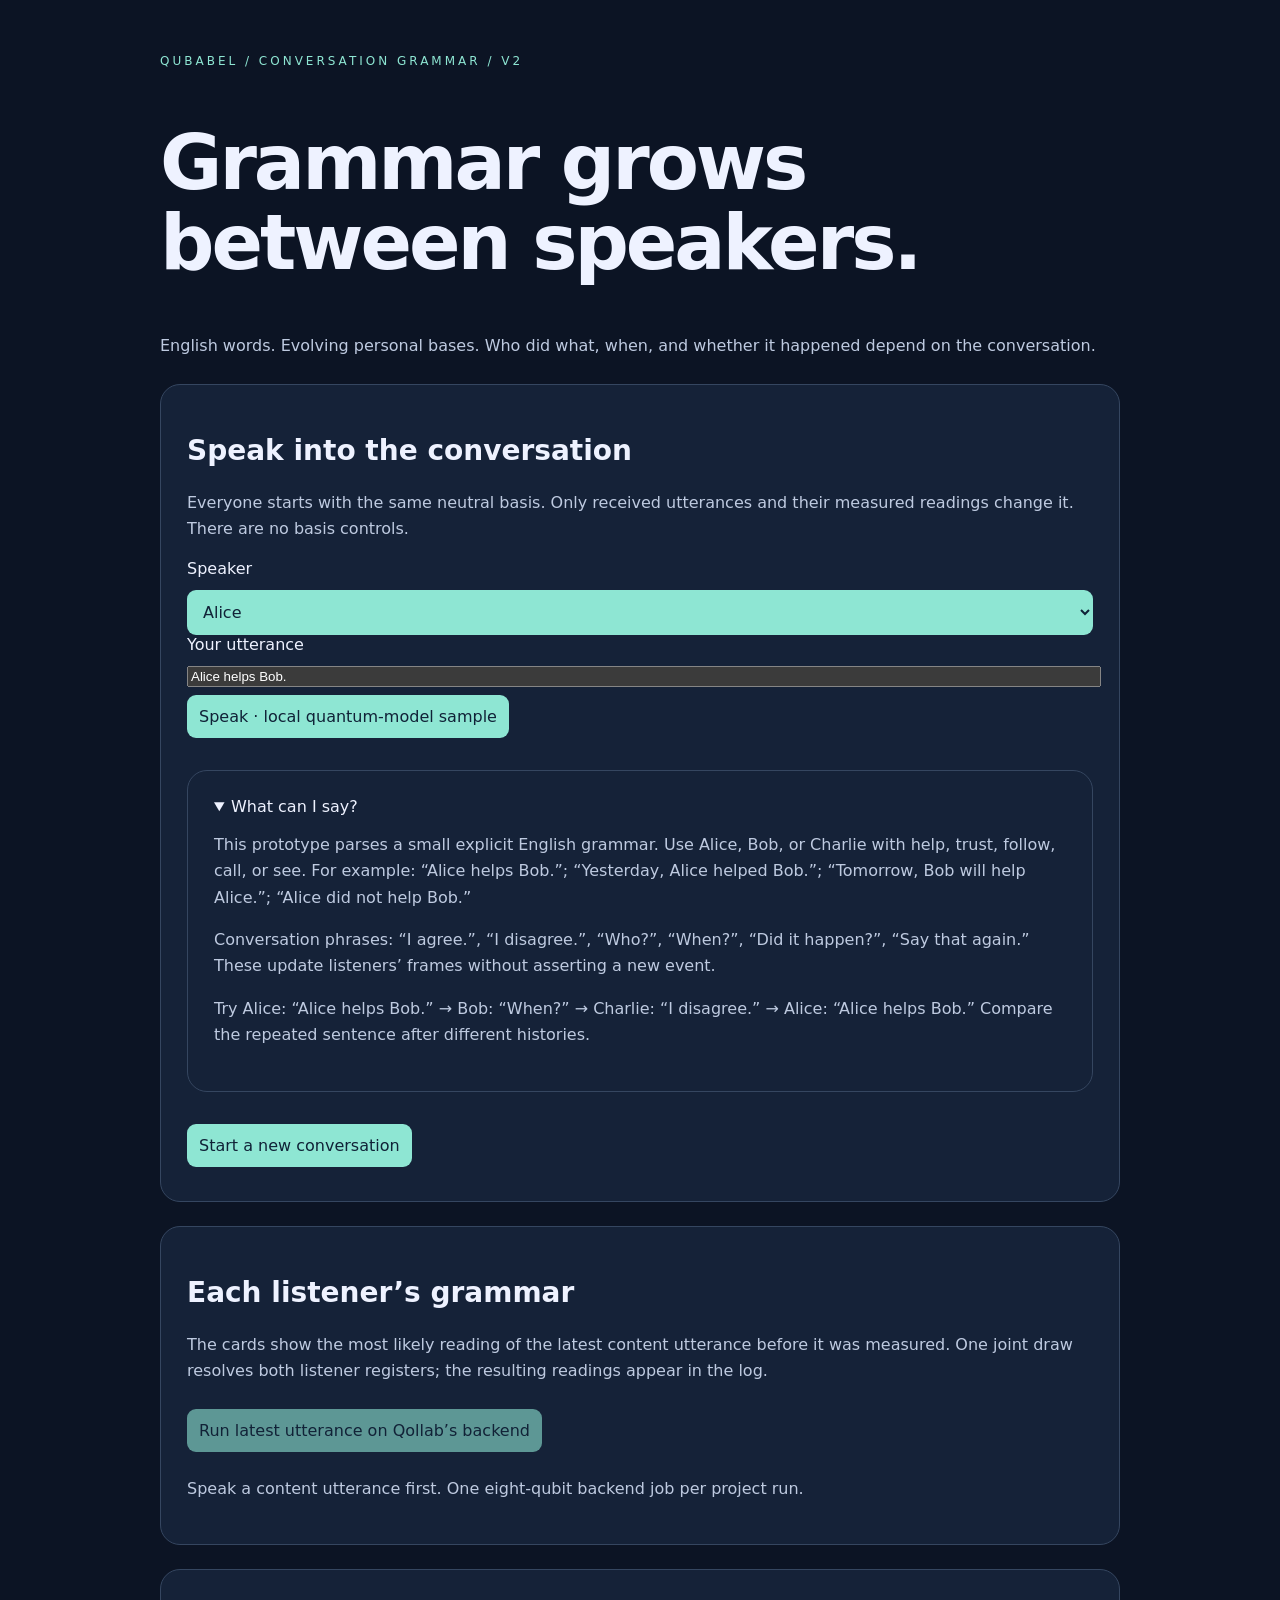
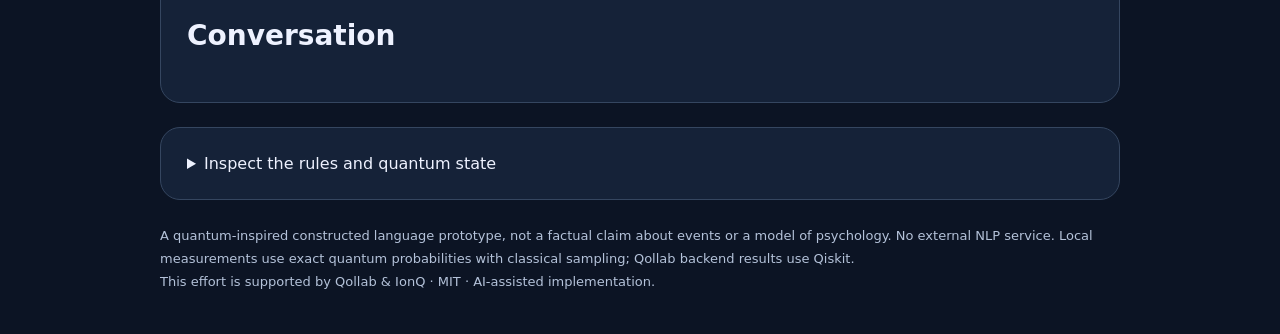
==== preview.html @ b41e1290 "Add files via upload" ====
<!doctype html><html lang="en"><head><meta charset="utf-8"><meta name="viewport" content="width=device-width,initial-scale=1"><title>Qubabel — Grammar in conversation</title><style>:root{color-scheme:dark;font-family:system-ui,sans-serif;background:#0c1424;color:#eef2ff}body{margin:0}main{max-width:960px;margin:auto;padding:40px 24px}h1{font-size:clamp(40px,7vw,76px);line-height:1.05;letter-spacing:-3px}h2{font-size:28px}p{line-height:1.65;color:#becae0}.eyebrow{color:#8ee6d3;letter-spacing:3px;font-size:12px}section,details{background:#152238;border:1px solid #354660;border-radius:20px;padding:26px;margin:24px 0}.grid{display:grid;grid-template-columns:repeat(2,1fr);gap:24px}label{display:grid;gap:12px}input{width:100%;accent-color:#8ee6d3}select,button{background:#8ee6d3;color:#102237;border:0;border-radius:9px;padding:12px;font:inherit}button{cursor:pointer;margin:8px 0}button:disabled{opacity:.6;cursor:default}button:focus-visible,input:focus-visible,select:focus-visible,summary:focus-visible{outline:3px solid #facc15;outline-offset:4px}.bar{display:grid;grid-template-columns:150px 1fr 60px;gap:12px;align-items:center;margin:14px 0}.track{background:#263752;border-radius:8px;overflow:hidden}.fill{height:18px;background:#8ee6d3}pre{white-space:pre-wrap;overflow-wrap:anywhere;line-height:1.6}footer{font-size:13px;color:#b4c2d9;line-height:1.8}li{margin:8px 0}@media(max-width:600px){.grid{grid-template-columns:1fr}.bar{grid-template-columns:120px 1fr 50px}section{padding:18px}}
</style></head><body><main>
<p class="eyebrow">QUBABEL / CONVERSATION GRAMMAR / V2</p><h1>Grammar grows<br>between speakers.</h1><p>English words. Evolving personal bases. Who did what, when, and whether it happened depend on the conversation.</p>
<section><h2>Speak into the conversation</h2><p>Everyone starts with the same neutral basis. Only received utterances and their measured readings change it. There are no basis controls.</p>
<form id="compose"><label>Speaker <select id="speaker"><option>Alice</option><option>Bob</option><option>Charlie</option></select></label><label>Your utterance <input id="message" type="text" value="Alice helps Bob." autocomplete="off" required></label><button type="submit">Speak · local quantum-model sample</button></form><p id="status" role="status"></p>
<details open><summary>What can I say?</summary><p>This prototype parses a small explicit English grammar. Use Alice, Bob, or Charlie with help, trust, follow, call, or see. For example: “Alice helps Bob.”; “Yesterday, Alice helped Bob.”; “Tomorrow, Bob will help Alice.”; “Alice did not help Bob.”</p><p>Conversation phrases: “I agree.”, “I disagree.”, “Who?”, “When?”, “Did it happen?”, “Say that again.” These update listeners’ frames without asserting a new event.</p><p>Try Alice: “Alice helps Bob.” → Bob: “When?” → Charlie: “I disagree.” → Alice: “Alice helps Bob.” Compare the repeated sentence after different histories.</p></details><button id="reset">Start a new conversation</button></section>
<section><h2>Each listener’s grammar</h2><p>The cards show the most likely reading of the latest content utterance before it was measured. One joint draw resolves both listener registers; the resulting readings appear in the log.</p><div class="grid" id="readings"></div><button id="quantum" disabled>Run latest utterance on Qollab’s backend</button><p id="backend-status" role="status">Speak a content utterance first. One eight-qubit backend job per project run.</p><pre id="backend-results" tabindex="0" aria-label="Qiskit backend results"></pre></section>
<section><h2>Conversation</h2><ol id="history"></ol></section>
<details><summary>Inspect the rules and quantum state</summary><p>Each listener gets four qubits: agency (written subject / reversed roles), tense (past / future), polarity (positive / negative), and surface order (SVO / VSO). Agency and word order are separate. VSO readings include explicit role labels to keep them interpretable.</p><p>English words prepare amplitudes. The speaker’s stored frame transforms the intent state. A coherent controlled-phase gate links the two listeners’ agency qubits according to shared history. Each listener then applies the inverse of their own accumulated basis gates before measurement. Received messages and outcomes update that basis for the next exchange.</p><p>These update rules are invented grammar, not a learned model of natural conversation. Bases use noncommuting Y and Z rotations. Every utterance prepares a fresh quantum state; histories retain classical basis transformations, not persistent unmeasured physical qubits.</p><pre id="inspect" tabindex="0"></pre></details>
<footer>A quantum-inspired constructed language prototype, not a factual claim about events or a model of psychology. No external NLP service. Local measurements use exact quantum probabilities with classical sampling; Qollab backend results use Qiskit.<br>This effort is supported by Qollab &amp; IonQ · MIT · AI-assisted implementation.</footer></main><script type="module">// Qubabel v2: explicit English mini-grammar, conversation-derived bases.
const people=['Alice','Bob','Charlie'];
const dimensions=['agency','tense','polarity','order'];
const verbs={help:['helps','helped'],trust:['trusts','trusted'],follow:['follows','followed'],call:['calls','called'],see:['sees','saw']};
const wordToVerb=Object.fromEntries(Object.entries(verbs).flatMap(([base,forms])=>[base,...forms].map(w=>[w,base])));
function parse(text){
  const clean=text.trim().replace(/[.!?]+$/,'').trim();
  const low=clean.toLowerCase();
  if(['i agree','i disagree','who helps whom','who','when','did it happen','say that again'].includes(low))return {kind:'context',type:low,text};
  // Fixed, documented mini-grammar. No external NLP or sentiment guesses.
  const m=clean.match(/^(?:(yesterday|tomorrow|no),?\s+)?(Alice|Bob|Charlie)\s+(?:(will|did)\s+)?(?:(not)\s+)?(help|helps|helped|trust|trusts|trusted|follow|follows|followed|call|calls|called|see|sees|saw)\s+(Alice|Bob|Charlie)$/i);
  if(!m)throw new Error('Use e.g. “Alice helps Bob.”, “Yesterday, Alice helped Bob.”, “Tomorrow, Bob will help Alice.”, “Alice did not help Bob.”, or a listed context phrase.');
  const canonical=n=>people.find(p=>p.toLowerCase()===n.toLowerCase());
  const subject=canonical(m[2]),object=canonical(m[6]);
  if(subject===object)throw new Error('Use two different people in this prototype.');
  const verb=wordToVerb[m[5].toLowerCase()],forms=verbs[verb];
  const tense=m[1]?.toLowerCase()==='tomorrow'||m[3]?.toLowerCase()==='will'?'future':m[1]?.toLowerCase()==='yesterday'||m[3]?.toLowerCase()==='did'||m[5].toLowerCase()===forms[1]?'past':'unresolved';
  return {kind:'utterance',text,subject,object,verb,tense,negative:!!m[4]||m[1]?.toLowerCase()==='no'};
}
const initial=()=>Object.fromEntries(people.map(n=>[n,{basis:dimensions.map(()=>[]),heard:0}]));
const ry=a=>({gate:'ry',angle:a});
const rz=a=>({gate:'rz',angle:a});
function contextOps(message){
  if(message.kind==='utterance')return [ry(.22),message.tense==='past'?ry(-.42):message.tense==='future'?ry(.42):rz(.25),message.negative?rz(Math.PI/3):ry(-.12),rz(.18)];
  const table={'i agree':[ry(-.18),ry(-.18),ry(-.18),ry(-.18)],'i disagree':[rz(.55),rz(.55),rz(.55),rz(.55)],'who helps whom':[rz(.7),ry(0),ry(0),ry(.28)],'who':[rz(.7),ry(0),ry(0),ry(.28)],'when':[ry(0),rz(.7),ry(0),ry(0)],'did it happen':[ry(0),ry(0),rz(.7),ry(0)],'say that again':[ry(.25),ry(.25),ry(.25),ry(.25)]};
  return table[message.type];
}
function evolve(memory,listener,message,outcome=null){
  const next=structuredClone(memory),ops=contextOps(message);
  next[listener].heard++;
  dimensions.forEach((_,d)=>{next[listener].basis[d].push(ops[d]);if(outcome!==null)next[listener].basis[d].push(outcome>>d&1?rz(.16):ry(-.1));});
  return next;
}
function build(memory,speaker,listeners,message,shared){
  if(message.kind!=='utterance')throw new Error('A content utterance is required.');
  const probs=[.15,message.tense==='past'?.08:message.tense==='future'?.92:.5,message.negative?.92:.08,.2];
  const ops=[];
  for(let l=0;l<2;l++)for(let d=0;d<4;d++){
    const q=l*4+d;ops.push({...ry(2*Math.asin(Math.sqrt(probs[d]))),q});
    // Intent is encoded through the speaker's evolved linguistic frame.
    for(const g of memory[speaker].basis[d])ops.push({...g,q});
  }
  // Shared history controls a genuine coherent controlled-phase interaction.
  const coupling=Math.PI*shared/(shared+2);
  if(shared>0)ops.push({gate:'cp',angle:coupling,q:0,target:4});
  for(let l=0;l<2;l++)for(let d=0;d<4;d++){
    for(const g of [...memory[listeners[l]].basis[d]].reverse())ops.push({...g,angle:-g.angle,q:l*4+d});
  }
  return {ops,qubits:8,speaker,listeners,message,shared,coupling};
}
function statevector(circuit){
  const n=1<<circuit.qubits,re=new Float64Array(n),im=new Float64Array(n);re[0]=1;
  for(const op of circuit.ops){
    const mask=1<<op.q;
    if(op.gate==='ry'){
      const c=Math.cos(op.angle/2),s=Math.sin(op.angle/2);
      for(let i=0;i<n;i++)if(!(i&mask)){const j=i|mask,a=re[i],b=re[j],ai=im[i],bi=im[j];re[i]=c*a-s*b;re[j]=s*a+c*b;im[i]=c*ai-s*bi;im[j]=s*ai+c*bi;}
    }else{
      for(let i=0;i<n;i++){
        if(op.gate==='cp'&&(!(i&mask)||!(i&(1<<op.target))))continue;
        const angle=op.gate==='cp'?op.angle:(i&mask?op.angle/2:-op.angle/2);
        const c=Math.cos(angle),s=Math.sin(angle),a=re[i],b=im[i];re[i]=a*c-b*s;im[i]=a*s+b*c;
      }
    }
  }return {re,im};
}
function distribution(circuit){const {re,im}=statevector(circuit);return [...re].map((v,i)=>v*v+im[i]*im[i]);}
function marginal(p,listener){const out=Array(16).fill(0);p.forEach((v,i)=>out[(i>>(4*listener))&15]+=v);return out;}
function sample(p,r=Math.random()){let sum=0;for(let i=0;i<p.length;i++){sum+=p[i];if(r<sum)return i;}return p.length-1;}
function decode(message,value){
  const reverse=value&1,future=value>>1&1,negative=value>>2&1,vso=value>>3&1;
  const subject=reverse?message.object:message.subject,object=reverse?message.subject:message.object;
  const verb=future?(negative?'will not ':'will ')+message.verb:negative?'did not '+message.verb:verbs[message.verb][1];
  return {subject,object,tense:future?'future':'past',polarity:negative?'negative':'positive',order:vso?'VSO':'SVO',english:`${subject} ${verb} ${object}.`,surface:vso?`${verb} [subject: ${subject}] [object: ${object}]`:`${subject} ${verb} ${object}`};
}
function countsDistribution(entries){const p=Array(256).fill(0);let shots=0;for(const [key,count]of entries){const bits=String(key).replace(/\s/g,'');if(!/^[01]{1,8}$/.test(bits))throw new Error('Unsupported count key '+key);const n=Number(count);p[parseInt(bits,2)]+=n;shots+=n;}if(!shots)throw new Error('No counts returned');return {p:p.map(v=>v/shots),shots};}

const $=id=>document.getElementById(id);
let memory=initial(),shared=0,latest=null,jobUsed=false,turn=0;
const percent=n=>(100*n).toFixed(1)+'%';
function log(text){const li=document.createElement('li');li.textContent=text;$('history').append(li);}
function inspect(){ $('inspect').textContent=JSON.stringify({sharedContentExchanges:shared,participants:Object.fromEntries(people.map(p=>[p,{heard:memory[p].heard,gatesPerDimension:memory[p].basis.map(b=>b.length)}])),latestCircuit:latest?.circuit.ops||[]},null,2);}
function show(p,circuit){
  $('readings').replaceChildren();
  circuit.listeners.forEach((name,l)=>{
    const probs=marginal(p,l),ranked=probs.map((v,i)=>({v,i})).sort((a,b)=>b.v-a.v);const card=document.createElement('article'),h=document.createElement('h3');h.textContent=name;card.append(h);
    for(const item of ranked.slice(0,3)){const reading=decode(circuit.message,item.i),para=document.createElement('p');para.textContent=`${percent(item.v)} · ${reading.english} · ${reading.order}`;card.append(para);}
    const note=document.createElement('p');note.textContent='Top three of 16 possible grammatical readings.';card.append(note);$('readings').append(card);
  });
}
$('compose').onsubmit=e=>{
  e.preventDefault();try{
    const message=parse($('message').value),speaker=$('speaker').value,listeners=people.filter(p=>p!==speaker);
    if(message.kind==='context'){
      for(const listener of listeners)memory=evolve(memory,listener,message);
      log(`${++turn}. ${speaker}: “${message.text}” — updated ${listeners.join(' and ')}; no new event measured.`);
    }else{
      const circuit=build(memory,speaker,listeners,message,shared),p=distribution(circuit),out=sample(p);
      latest={circuit,p};show(p,circuit);
      log(`${++turn}. ${speaker}: “${message.text}”`);
      listeners.forEach((listener,l)=>{const value=(out>>(4*l))&15,reading=decode(message,value);log(`${listener} receives: ${reading.english} · ${reading.order}: ${reading.surface}`);memory=evolve(memory,listener,message,value);});
      shared++;$('quantum').disabled=jobUsed;
    }
    $('status').textContent='Conversation updated. Personal bases follow the received history.';inspect();
  }catch(err){$('status').textContent=err.message;}
};
$('reset').onclick=()=>{memory=initial();shared=0;latest=null;turn=0;$('history').replaceChildren();$('readings').replaceChildren();$('quantum').disabled=true;$('status').textContent='All three participants start neutral again.';inspect();};
$('quantum').onclick=async()=>{
  if(!latest||jobUsed)return;jobUsed=true;$('quantum').disabled=true;
  const circuit=structuredClone(latest.circuit);
  try{
    const qc=QuantumCircuit(8,8);
    for(const op of circuit.ops){if(op.gate==='cp')qc.cp(op.angle,op.q,op.target);else if(op.gate==='ry')qc.ry(op.angle,op.q);else qc.rz(op.angle,op.q);}
    qc.measure([0,1,2,3,4,5,6,7],[0,1,2,3,4,5,6,7]);
    $('backend-status').textContent='Running the captured utterance and its historical bases on the selected backend…';
    const job=await backend.run(qc,{shots:512}),raw=(await job.result()).get_counts().toJs();
    const entries=raw instanceof Map?[...raw.entries()]:Object.entries(raw),{p,shots}=countsDistribution(entries);
    $('backend-results').textContent=JSON.stringify({utterance:circuit.message.text,speaker:circuit.speaker,listeners:circuit.listeners,sharedHistory:circuit.shared,shots,listenerDistributions:circuit.listeners.map((name,l)=>({name,readings:marginal(p,l).map((prob,value)=>({probability:prob,...decode(circuit.message,value)})).filter(r=>r.probability>0)})),counts:Object.fromEntries(entries)},null,2);
    $('backend-status').textContent='Backend results received for the captured utterance. This statistical check does not alter the conversation. Run the entire project again for another backend job.';
  }catch(err){$('backend-status').textContent=`Backend error: ${err.message||err}. Run the project again to retry on a free simulator.`;}
};
inspect();
$("quantum").onclick=()=>{$("backend-status").textContent="This standalone preview uses exact local quantum mathematics. Upload the four runtime files to Qollab for Qiskit backend execution.";};
</script></body></html>
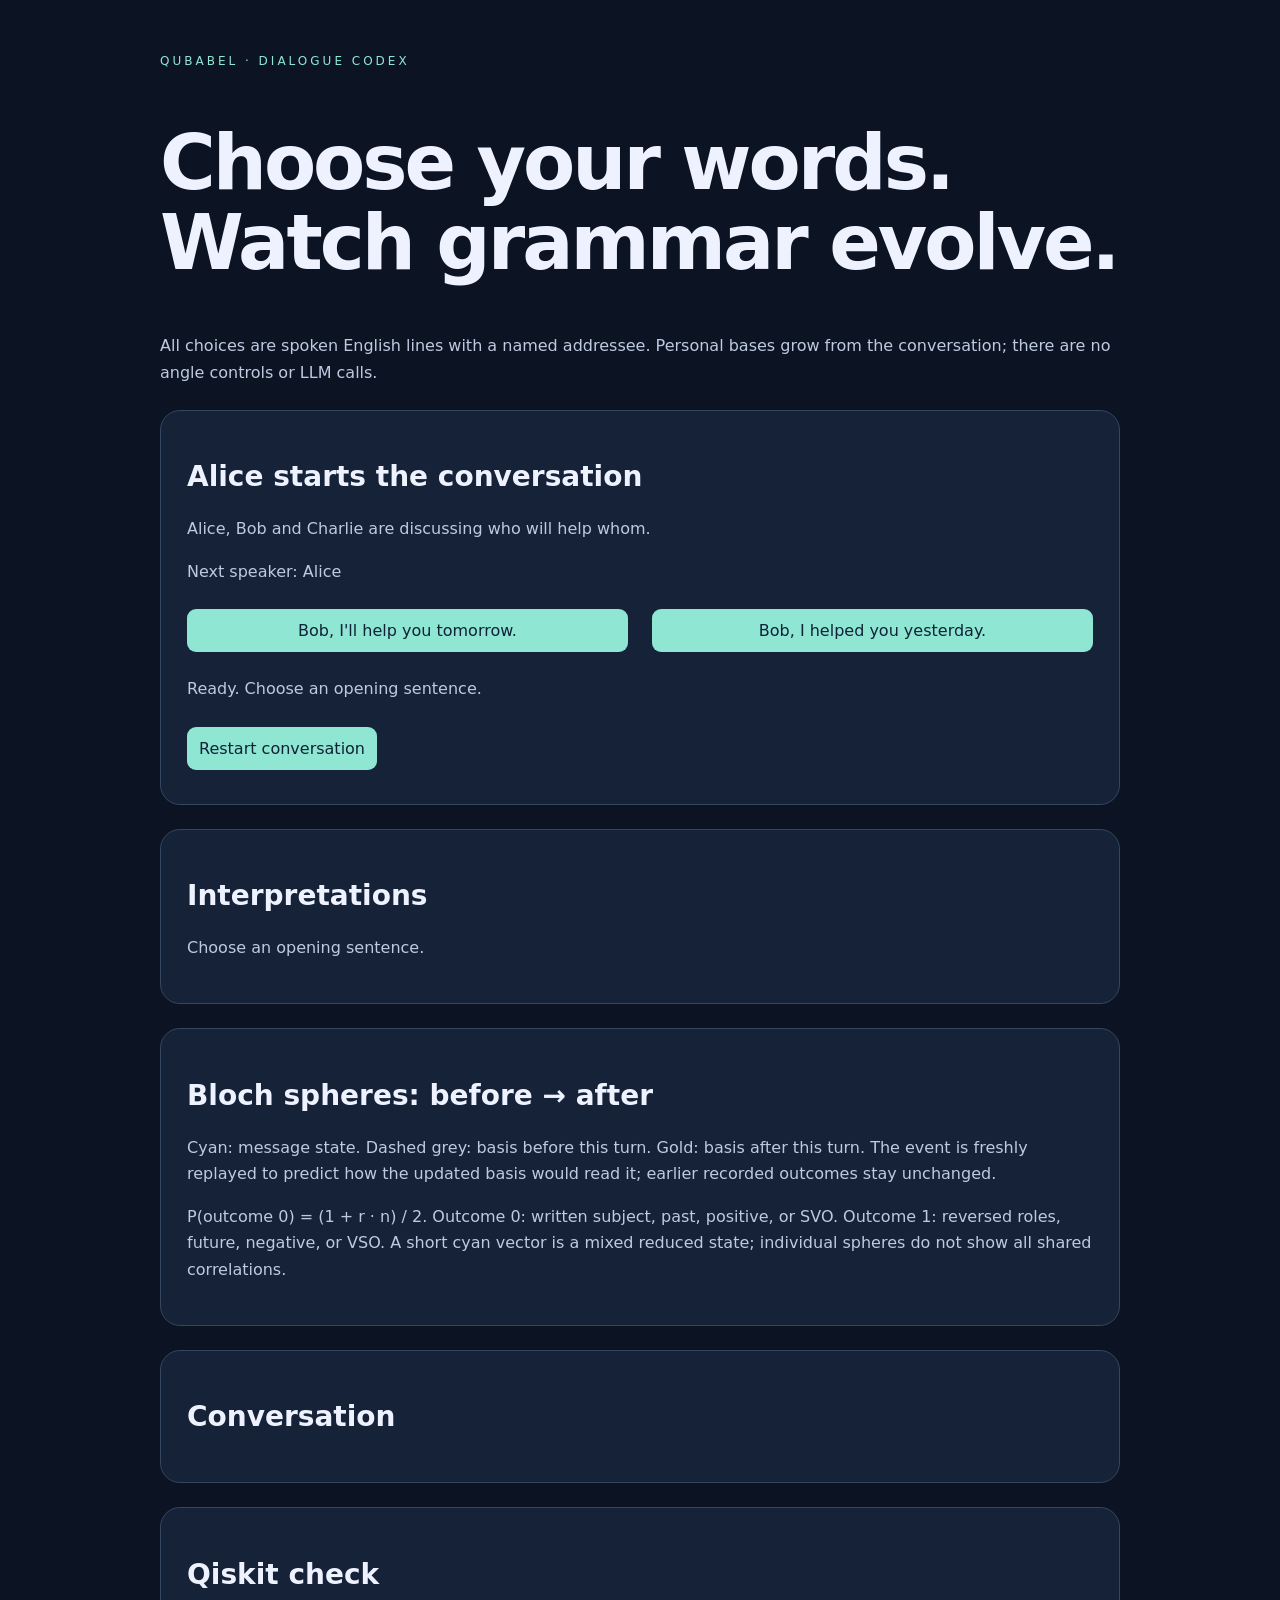
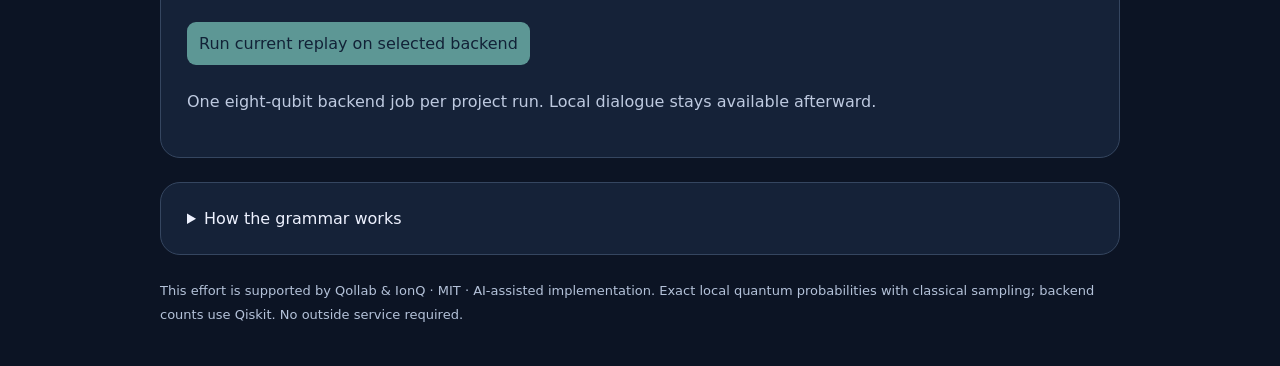
==== commit c0b772b8: "uploaded v1.2" ====
--- a/preview.html
+++ b/preview.html
@@ -1,13 +1,5 @@
-<!doctype html><html lang="en"><head><meta charset="utf-8"><meta name="viewport" content="width=device-width,initial-scale=1"><title>Qubabel — Grammar in conversation</title><style>:root{color-scheme:dark;font-family:system-ui,sans-serif;background:#0c1424;color:#eef2ff}body{margin:0}main{max-width:960px;margin:auto;padding:40px 24px}h1{font-size:clamp(40px,7vw,76px);line-height:1.05;letter-spacing:-3px}h2{font-size:28px}p{line-height:1.65;color:#becae0}.eyebrow{color:#8ee6d3;letter-spacing:3px;font-size:12px}section,details{background:#152238;border:1px solid #354660;border-radius:20px;padding:26px;margin:24px 0}.grid{display:grid;grid-template-columns:repeat(2,1fr);gap:24px}label{display:grid;gap:12px}input{width:100%;accent-color:#8ee6d3}select,button{background:#8ee6d3;color:#102237;border:0;border-radius:9px;padding:12px;font:inherit}button{cursor:pointer;margin:8px 0}button:disabled{opacity:.6;cursor:default}button:focus-visible,input:focus-visible,select:focus-visible,summary:focus-visible{outline:3px solid #facc15;outline-offset:4px}.bar{display:grid;grid-template-columns:150px 1fr 60px;gap:12px;align-items:center;margin:14px 0}.track{background:#263752;border-radius:8px;overflow:hidden}.fill{height:18px;background:#8ee6d3}pre{white-space:pre-wrap;overflow-wrap:anywhere;line-height:1.6}footer{font-size:13px;color:#b4c2d9;line-height:1.8}li{margin:8px 0}@media(max-width:600px){.grid{grid-template-columns:1fr}.bar{grid-template-columns:120px 1fr 50px}section{padding:18px}}
-</style></head><body><main>
-<p class="eyebrow">QUBABEL / CONVERSATION GRAMMAR / V2</p><h1>Grammar grows<br>between speakers.</h1><p>English words. Evolving personal bases. Who did what, when, and whether it happened depend on the conversation.</p>
-<section><h2>Speak into the conversation</h2><p>Everyone starts with the same neutral basis. Only received utterances and their measured readings change it. There are no basis controls.</p>
-<form id="compose"><label>Speaker <select id="speaker"><option>Alice</option><option>Bob</option><option>Charlie</option></select></label><label>Your utterance <input id="message" type="text" value="Alice helps Bob." autocomplete="off" required></label><button type="submit">Speak · local quantum-model sample</button></form><p id="status" role="status"></p>
-<details open><summary>What can I say?</summary><p>This prototype parses a small explicit English grammar. Use Alice, Bob, or Charlie with help, trust, follow, call, or see. For example: “Alice helps Bob.”; “Yesterday, Alice helped Bob.”; “Tomorrow, Bob will help Alice.”; “Alice did not help Bob.”</p><p>Conversation phrases: “I agree.”, “I disagree.”, “Who?”, “When?”, “Did it happen?”, “Say that again.” These update listeners’ frames without asserting a new event.</p><p>Try Alice: “Alice helps Bob.” → Bob: “When?” → Charlie: “I disagree.” → Alice: “Alice helps Bob.” Compare the repeated sentence after different histories.</p></details><button id="reset">Start a new conversation</button></section>
-<section><h2>Each listener’s grammar</h2><p>The cards show the most likely reading of the latest content utterance before it was measured. One joint draw resolves both listener registers; the resulting readings appear in the log.</p><div class="grid" id="readings"></div><button id="quantum" disabled>Run latest utterance on Qollab’s backend</button><p id="backend-status" role="status">Speak a content utterance first. One eight-qubit backend job per project run.</p><pre id="backend-results" tabindex="0" aria-label="Qiskit backend results"></pre></section>
-<section><h2>Conversation</h2><ol id="history"></ol></section>
-<details><summary>Inspect the rules and quantum state</summary><p>Each listener gets four qubits: agency (written subject / reversed roles), tense (past / future), polarity (positive / negative), and surface order (SVO / VSO). Agency and word order are separate. VSO readings include explicit role labels to keep them interpretable.</p><p>English words prepare amplitudes. The speaker’s stored frame transforms the intent state. A coherent controlled-phase gate links the two listeners’ agency qubits according to shared history. Each listener then applies the inverse of their own accumulated basis gates before measurement. Received messages and outcomes update that basis for the next exchange.</p><p>These update rules are invented grammar, not a learned model of natural conversation. Bases use noncommuting Y and Z rotations. Every utterance prepares a fresh quantum state; histories retain classical basis transformations, not persistent unmeasured physical qubits.</p><pre id="inspect" tabindex="0"></pre></details>
-<footer>A quantum-inspired constructed language prototype, not a factual claim about events or a model of psychology. No external NLP service. Local measurements use exact quantum probabilities with classical sampling; Qollab backend results use Qiskit.<br>This effort is supported by Qollab &amp; IonQ · MIT · AI-assisted implementation.</footer></main><script type="module">// Qubabel v2: explicit English mini-grammar, conversation-derived bases.
+<!doctype html><html lang="en"><meta charset="utf-8"><meta name="viewport" content="width=device-width,initial-scale=1"><title>Qubabel Dialogue</title><style>:root{color-scheme:dark;font-family:system-ui,sans-serif;background:#0c1424;color:#eef2ff}body{margin:0}main{max-width:960px;margin:auto;padding:40px 24px}h1{font-size:clamp(40px,7vw,76px);line-height:1.05;letter-spacing:-3px}h2{font-size:28px}p{line-height:1.65;color:#becae0}.eyebrow{color:#8ee6d3;letter-spacing:3px;font-size:12px}section,details{background:#152238;border:1px solid #354660;border-radius:20px;padding:26px;margin:24px 0}.grid{display:grid;grid-template-columns:repeat(2,1fr);gap:24px}label{display:grid;gap:12px}input{width:100%;accent-color:#8ee6d3}select,button{background:#8ee6d3;color:#102237;border:0;border-radius:9px;padding:12px;font:inherit}button{cursor:pointer;margin:8px 0}button:disabled{opacity:.6;cursor:default}button:focus-visible,input:focus-visible,select:focus-visible,summary:focus-visible{outline:3px solid #facc15;outline-offset:4px}.bar{display:grid;grid-template-columns:150px 1fr 60px;gap:12px;align-items:center;margin:14px 0}.track{background:#263752;border-radius:8px;overflow:hidden}.fill{height:18px;background:#8ee6d3}pre{white-space:pre-wrap;overflow-wrap:anywhere;line-height:1.6}footer{font-size:13px;color:#b4c2d9;line-height:1.8}li{margin:8px 0}@media(max-width:600px){.grid{grid-template-columns:1fr}.bar{grid-template-columns:120px 1fr 50px}section{padding:18px}}
+</style><body><main></main><script>// Qubabel v2: explicit English mini-grammar, conversation-derived bases.
 const people=['Alice','Bob','Charlie'];
 const dimensions=['agency','tense','polarity','order'];
 const verbs={help:['helps','helped'],trust:['trusts','trusted'],follow:['follows','followed'],call:['calls','called'],see:['sees','saw']};
@@ -84,50 +76,135 @@
 }
 function countsDistribution(entries){const p=Array(256).fill(0);let shots=0;for(const [key,count]of entries){const bits=String(key).replace(/\s/g,'');if(!/^[01]{1,8}$/.test(bits))throw new Error('Unsupported count key '+key);const n=Number(count);p[parseInt(bits,2)]+=n;shots+=n;}if(!shots)throw new Error('No counts returned');return {p:p.map(v=>v/shots),shots};}
 
-const $=id=>document.getElementById(id);
-let memory=initial(),shared=0,latest=null,jobUsed=false,turn=0;
-const percent=n=>(100*n).toFixed(1)+'%';
-function log(text){const li=document.createElement('li');li.textContent=text;$('history').append(li);}
-function inspect(){ $('inspect').textContent=JSON.stringify({sharedContentExchanges:shared,participants:Object.fromEntries(people.map(p=>[p,{heard:memory[p].heard,gatesPerDimension:memory[p].basis.map(b=>b.length)}])),latestCircuit:latest?.circuit.ops||[]},null,2);}
-function show(p,circuit){
-  $('readings').replaceChildren();
-  circuit.listeners.forEach((name,l)=>{
-    const probs=marginal(p,l),ranked=probs.map((v,i)=>({v,i})).sort((a,b)=>b.v-a.v);const card=document.createElement('article'),h=document.createElement('h3');h.textContent=name;card.append(h);
-    for(const item of ranked.slice(0,3)){const reading=decode(circuit.message,item.i),para=document.createElement('p');para.textContent=`${percent(item.v)} · ${reading.english} · ${reading.order}`;card.append(para);}
-    const note=document.createElement('p');note.textContent='Top three of 16 possible grammatical readings.';card.append(note);$('readings').append(card);
-  });
-}
-$('compose').onsubmit=e=>{
-  e.preventDefault();try{
-    const message=parse($('message').value),speaker=$('speaker').value,listeners=people.filter(p=>p!==speaker);
-    if(message.kind==='context'){
-      for(const listener of listeners)memory=evolve(memory,listener,message);
-      log(`${++turn}. ${speaker}: “${message.text}” — updated ${listeners.join(' and ')}; no new event measured.`);
-    }else{
-      const circuit=build(memory,speaker,listeners,message,shared),p=distribution(circuit),out=sample(p);
-      latest={circuit,p};show(p,circuit);
-      log(`${++turn}. ${speaker}: “${message.text}”`);
-      listeners.forEach((listener,l)=>{const value=(out>>(4*l))&15,reading=decode(message,value);log(`${listener} receives: ${reading.english} · ${reading.order}: ${reading.surface}`);memory=evolve(memory,listener,message,value);});
-      shared++;$('quantum').disabled=jobUsed;
-    }
-    $('status').textContent='Conversation updated. Personal bases follow the received history.';inspect();
-  }catch(err){$('status').textContent=err.message;}
+
+const root = document.querySelector('main') || document.body;
+root.innerHTML = `
+<p class="eyebrow">QUBABEL · DIALOGUE CODEX</p>
+<h1>Choose your words.<br>Watch grammar evolve.</h1>
+<p>All choices are spoken English lines with a named addressee. Personal bases grow from the conversation; there are no angle controls or LLM calls.</p>
+<section><h2 id="branch-title"></h2><p id="branch-note"></p><p id="speaker-label"></p><div id="choices" class="grid"></div><p id="status" role="status"></p><button id="reset">Restart conversation</button></section>
+<section><h2>Interpretations</h2><p id="probe-label">Choose an opening sentence.</p><div id="readings" class="grid"></div></section>
+<section><h2>Bloch spheres: before → after</h2><p>Cyan: message state. Dashed grey: basis before this turn. Gold: basis after this turn. The event is freshly replayed to predict how the updated basis would read it; earlier recorded outcomes stay unchanged.</p><p>P(outcome 0) = (1 + r · n) / 2. Outcome 0: written subject, past, positive, or SVO. Outcome 1: reversed roles, future, negative, or VSO. A short cyan vector is a mixed reduced state; individual spheres do not show all shared correlations.</p><div id="spheres" class="grid"></div></section>
+<section><h2>Conversation</h2><ol id="history"></ol></section>
+<section><h2>Qiskit check</h2><button id="quantum" disabled>Run current replay on selected backend</button><p id="backend-status" role="status">One eight-qubit backend job per project run. Local dialogue stays available afterward.</p><pre id="backend-results" tabindex="0"></pre></section>
+<details><summary>How the grammar works</summary><p>Each listener has four qubits: roles, past/future, polarity, and SVO/VSO order. Each spoken line has a predefined grammatical frame that resolves “I” to its speaker and “you” to its named addressee. A content utterance prepares fresh states, applies the speaker’s frame, links recipient agency qubits through a controlled phase determined by prior content exchanges, and measures each register through its listener’s basis.</p><p>Questions, agreement, disagreement and measured readings append prescribed Y/Z rotations to recipient bases. These are invented conlang rules. The sender does not update from sending alone. All participants start with identical neutral frames. Context turns update projections of a fresh replay, without claiming that a measured state remains uncollapsed.</p></details>
+<footer>This effort is supported by Qollab &amp; IonQ · MIT · AI-assisted implementation. Exact local quantum probabilities with classical sampling; backend counts use Qiskit. No outside service required.</footer>`;
+const $ = id => document.getElementById(id);
+const pct = n => (100*n).toFixed(1)+'%';
+let memory=initial(),node='opening',shared=0,turn=0,probe=null,backendCircuit=null,used=false;
+const codex={
+ opening:{speaker:'Alice',title:'Alice starts the conversation',note:'Alice, Bob and Charlie are discussing who will help whom.',options:[
+  ["Bob, I'll help you tomorrow.",'response','Tomorrow, Alice will help Bob.','Bob'],
+  ["Bob, I helped you yesterday.",'response','Yesterday, Alice helped Bob.','Bob']
+ ]},
+ response:{speaker:'Bob',title:'Bob replies to Alice',note:'Choose what Bob actually says.',options:[
+  ["Alice, when do you mean?",'time','When?','Alice'],
+  ["Alice, do you mean you will help me, or I will help you?",'roles','Who?','Alice'],
+  ["Alice, I disagree.",'disagreement','I disagree.','Alice'],
+  ["Alice, I agree.",'agreement','I agree.','Alice']
+ ]},
+ time:{speaker:'Alice',title:'Alice clarifies to Bob',note:'The tense clarification changes the conversation.',options:[
+  ["Bob, I mean I'll help you tomorrow.",'review','Tomorrow, Alice will help Bob.','Bob'],
+  ["Bob, I mean I helped you yesterday.",'review','Yesterday, Alice helped Bob.','Bob']
+ ]},
+ roles:{speaker:'Alice',title:'Alice clarifies the roles',note:'The addressed person fixes the reference of “you”.',options:[
+  ["Bob, I'll help you.",'review','Tomorrow, Alice will help Bob.','Bob'],
+  ["Bob, you'll help me.",'review','Tomorrow, Bob will help Alice.','Bob'],
+  ["Charlie, you'll help Bob.",'review','Tomorrow, Charlie will help Bob.','Charlie']
+ ]},
+ disagreement:{speaker:'Alice',title:'Alice responds to Bob’s disagreement',note:'Choose a correction or a new commitment.',options:[
+  ["Bob, you're right. I did not help you yesterday.",'review','Alice did not help Bob.','Bob'],
+  ["Bob, I'll help you tomorrow.",'review','Tomorrow, Alice will help Bob.','Bob']
+ ]},
+ agreement:{speaker:'Alice',title:'Alice continues after agreement',note:'She can keep the commitment or bring Charlie into it.',options:[
+  ["Bob, I'll help you tomorrow.",'review','Tomorrow, Alice will help Bob.','Bob'],
+  ["Charlie, you'll help Bob tomorrow.",'review','Tomorrow, Charlie will help Bob.','Charlie']
+ ]},
+ review:{speaker:'Charlie',title:'Charlie joins in',note:'Charlie’s reply updates Alice and Bob.',options:[
+  ["Alice, I agree.",'revisit','I agree.','Alice'],
+  ["Alice, I disagree.",'revisit','I disagree.','Alice'],
+  ["Alice, when do you mean?",'time','When?','Alice'],
+  ["Alice, could you say that again?",'revisit','Say that again.','Alice'],
+  ["Bob, I'll help you tomorrow.",'bobReply','Tomorrow, Charlie will help Bob.','Bob']
+ ]},
+ bobReply:{speaker:'Bob',title:'Bob responds to Charlie',note:'Alice also hears this exchange.',options:[
+  ["Charlie, I agree.",'revisit','I agree.','Charlie'],
+  ["Charlie, I disagree.",'revisit','I disagree.','Charlie'],
+  ["Charlie, I helped you yesterday.",'aliceReply','Yesterday, Bob helped Charlie.','Charlie']
+ ]},
+ aliceReply:{speaker:'Alice',title:'Alice reacts to Bob and Charlie',note:'She can ask for a replay or return to her own commitment.',options:[
+  ["Bob, could you say that again?",'bobReply','Say that again.','Bob'],
+  ["Bob, I'll help you tomorrow.",'response','Tomorrow, Alice will help Bob.','Bob']
+ ]},
+ revisit:{speaker:'Alice',title:'Alice revisits her earlier words',note:'Repeat a line and compare it with its earlier readings.',options:[
+  ["Bob, I'll help you tomorrow.",'response','Tomorrow, Alice will help Bob.','Bob'],
+  ["Bob, I helped you yesterday.",'response','Yesterday, Alice helped Bob.','Bob']
+ ]}
 };
-$('reset').onclick=()=>{memory=initial();shared=0;latest=null;turn=0;$('history').replaceChildren();$('readings').replaceChildren();$('quantum').disabled=true;$('status').textContent='All three participants start neutral again.';inspect();};
-$('quantum').onclick=async()=>{
-  if(!latest||jobUsed)return;jobUsed=true;$('quantum').disabled=true;
-  const circuit=structuredClone(latest.circuit);
-  try{
-    const qc=QuantumCircuit(8,8);
-    for(const op of circuit.ops){if(op.gate==='cp')qc.cp(op.angle,op.q,op.target);else if(op.gate==='ry')qc.ry(op.angle,op.q);else qc.rz(op.angle,op.q);}
-    qc.measure([0,1,2,3,4,5,6,7],[0,1,2,3,4,5,6,7]);
-    $('backend-status').textContent='Running the captured utterance and its historical bases on the selected backend…';
-    const job=await backend.run(qc,{shots:512}),raw=(await job.result()).get_counts().toJs();
-    const entries=raw instanceof Map?[...raw.entries()]:Object.entries(raw),{p,shots}=countsDistribution(entries);
-    $('backend-results').textContent=JSON.stringify({utterance:circuit.message.text,speaker:circuit.speaker,listeners:circuit.listeners,sharedHistory:circuit.shared,shots,listenerDistributions:circuit.listeners.map((name,l)=>({name,readings:marginal(p,l).map((prob,value)=>({probability:prob,...decode(circuit.message,value)})).filter(r=>r.probability>0)})),counts:Object.fromEntries(entries)},null,2);
-    $('backend-status').textContent='Backend results received for the captured utterance. This statistical check does not alter the conversation. Run the entire project again for another backend job.';
-  }catch(err){$('backend-status').textContent=`Backend error: ${err.message||err}. Run the project again to retry on a free simulator.`;}
-};
-inspect();
-$("quantum").onclick=()=>{$("backend-status").textContent="This standalone preview uses exact local quantum mathematics. Upload the four runtime files to Qollab for Qiskit backend execution.";};
-</script></body></html>
+
+function bloch(circuit,q){
+ const {re,im}=statevector(circuit),mask=1<<q;let x=0,y=0,z=0;
+ for(let i=0;i<re.length;i++)if(!(i&mask)){const j=i|mask;x+=2*(re[i]*re[j]+im[i]*im[j]);y+=2*(re[i]*im[j]-im[i]*re[j]);z+=re[i]**2+im[i]**2-re[j]**2-im[j]**2;}
+ return [x,y,z];
+}
+function basis(gates){return bloch({qubits:1,ops:gates.map(g=>({...g,q:0}))},0);}
+function chance(r,n){return Math.max(0,Math.min(1,(1+r.reduce((s,v,i)=>s+v*n[i],0))/2));}
+function replay(prepared,frames){
+ const c=structuredClone(prepared);
+ c.listeners.forEach((name,l)=>dimensions.forEach((_,d)=>{for(const g of [...frames[name].basis[d]].reverse())c.ops.push({...g,angle:-g.angle,q:l*4+d});}));
+ return c;
+}
+function preparedPart(circuit,frames){
+ const suffix=circuit.listeners.reduce((s,n)=>s+frames[n].basis.reduce((a,b)=>a+b.length,0),0);
+ return {...structuredClone(circuit),ops:circuit.ops.slice(0,circuit.ops.length-suffix)};
+}
+function addLog(text){const li=document.createElement('li');li.textContent=text;$('history').append(li);}
+function renderChoices(){
+ const branch=codex[node];$('branch-title').textContent=branch.title;$('branch-note').textContent=branch.note;$('speaker-label').textContent='Next speaker: '+branch.speaker;$('choices').replaceChildren();
+ branch.options.forEach(([text,next,frame,to])=>{const button=document.createElement('button');button.type='button';button.textContent=text;button.addEventListener('click',()=>choose(text,next,frame,to));$('choices').append(button);});
+}
+function predictions(circuit){
+ const p=distribution(circuit);$('readings').replaceChildren();
+ circuit.listeners.forEach((name,l)=>{const card=document.createElement('article'),h=document.createElement('h3');h.textContent=name;card.append(h);marginal(p,l).map((v,i)=>({v,i})).sort((a,b)=>b.v-a.v).slice(0,3).forEach(item=>{const r=decode(circuit.message,item.i),line=document.createElement('p');line.textContent=pct(item.v)+' · '+r.english+' · '+r.order;card.append(line);});$('readings').append(card);});
+}
+function drawSphere(canvas,r,before,after){
+ const ctx=canvas.getContext('2d');
+ const project=v=>[150+90*(.866*v[0]+.5*v[1]),125+90*(.25*v[0]-.433*v[1]-.866*v[2])];
+ function line(points,color){ctx.strokeStyle=color;ctx.beginPath();points.forEach((v,i)=>{const p=project(v);i?ctx.lineTo(...p):ctx.moveTo(...p);});ctx.stroke();}
+ ctx.lineWidth=1;
+ for(let d=0;d<3;d++){const points=[];for(let k=0;k<=80;k++){const t=k*2*Math.PI/80,v=[0,0,0];v[(d+1)%3]=Math.cos(t);v[(d+2)%3]=Math.sin(t);points.push(v);}line(points,'#56677e');}
+ for(let d=0;d<3;d++){const v=[0,0,0];v[d]=1.1;line([[0,0,0],v],'#66788f');ctx.fillStyle='#eef2ff';ctx.fillText(['X','Y','Z reference'][d],...project(v));}
+ function arrow(v,color,dashed){const [x,y]=project(v),a=Math.atan2(y-125,x-150);ctx.lineWidth=3;ctx.setLineDash(dashed?[5,4]:[]);line([[0,0,0],v],color);ctx.setLineDash([]);ctx.fillStyle=color;ctx.beginPath();ctx.moveTo(x,y);ctx.lineTo(x-8*Math.cos(a-.4),y-8*Math.sin(a-.4));ctx.lineTo(x-8*Math.cos(a+.4),y-8*Math.sin(a+.4));ctx.closePath();ctx.fill();}
+ arrow(before,'#a8b2c4',true);arrow(after,'#facc15',false);arrow(r,'#8ee6d3',false);
+}
+function spheres(before,after){
+ $('spheres').replaceChildren();if(!probe)return;
+ probe.listeners.forEach((name,l)=>dimensions.forEach((dimension,d)=>{
+  const r=bloch(probe,l*4+d),old=basis(before[name].basis[d]),next=basis(after[name].basis[d]);
+  const card=document.createElement('article'),h=document.createElement('h3');h.textContent=name+' · '+dimension;card.append(h);
+  const canvas=document.createElement('canvas');canvas.width=300;canvas.height=250;canvas.style.width='100%';canvas.style.maxWidth='300px';canvas.setAttribute('role','img');canvas.setAttribute('aria-label',`${name} ${dimension}: probability of outcome zero changes from ${pct(chance(r,old))} to ${pct(chance(r,next))}`);card.append(canvas);drawSphere(canvas,r,old,next);
+  const p=document.createElement('p');p.textContent=`P(0): ${pct(chance(r,old))} → ${pct(chance(r,next))} · state length ${Math.hypot(...r).toFixed(3)}`;card.append(p);$('spheres').append(card);
+ }));
+}
+function choose(text,next,frame,to){
+ try{
+  const speaker=codex[node].speaker,message=parse(frame),listeners=people.filter(p=>p!==speaker),before=structuredClone(memory);
+  message.text=text; message.grammarFrame=frame; message.addressee=to;
+  addLog(`${++turn}. ${speaker} → ${to}: “${text}”`);
+  if(message.kind==='context'){
+   listeners.forEach(name=>{memory=evolve(memory,name,message);});
+   addLog('Context update: '+listeners.join(' and ')+'. No event was measured on this turn.');
+  }else{
+   const circuit=build(memory,speaker,listeners,message,shared),out=sample(distribution(circuit));probe=preparedPart(circuit,memory);
+   listeners.forEach((name,l)=>{const value=(out>>(4*l))&15,r=decode(message,value);addLog(`${name} received: ${r.english} · ${r.order}: ${r.surface}`);memory=evolve(memory,name,message,value);});shared++;
+  }
+  if(probe){backendCircuit=replay(probe,memory);predictions(backendCircuit);spheres(before,memory);$('probe-label').textContent=`Fresh replay of “${probe.message.text}” for ${probe.listeners.join(' and ')} through their updated bases. Top three of 16 readings each.`;$('quantum').disabled=used;}
+  node=next;renderChoices();$('status').textContent='Turn complete. Choose the next sentence.';
+ }catch(error){$('status').textContent=error.message||String(error);}
+}
+$('reset').addEventListener('click',()=>{memory=initial();shared=0;turn=0;node='opening';probe=null;backendCircuit=null;['history','readings','spheres'].forEach(id=>$(id).replaceChildren());$('quantum').disabled=true;$('probe-label').textContent='Choose an opening sentence.';$('status').textContent='Everyone starts neutral again.';renderChoices();});
+$('quantum').addEventListener('click',async()=>{ $('backend-status').textContent='Standalone preview: use Qollab for a Qiskit backend job.'; return;
+ if(!backendCircuit||used)return;used=true;$('quantum').disabled=true;const c=structuredClone(backendCircuit);
+ try{const qc=QuantumCircuit(8,8);for(const g of c.ops){if(g.gate==='cp')qc.cp(g.angle,g.q,g.target);else if(g.gate==='ry')qc.ry(g.angle,g.q);else qc.rz(g.angle,g.q);}qc.measure([0,1,2,3,4,5,6,7],[0,1,2,3,4,5,6,7]);$('backend-status').textContent='Running captured replay on the selected backend…';const job=await backend.run(qc,{shots:512}),raw=(await job.result()).get_counts().toJs(),entries=raw instanceof Map?[...raw.entries()]:Object.entries(raw),result=countsDistribution(entries);$('backend-results').textContent=JSON.stringify({utterance:c.message.text,listeners:c.listeners,shots:result.shots,counts:Object.fromEntries(entries)},null,2);$('backend-status').textContent='Backend results received. Rerun the project for another backend job.';}catch(error){$('backend-status').textContent='Backend error: '+(error.message||error)+'. Rerun the project to retry.';}
+});
+renderChoices();$('status').textContent='Ready. Choose an opening sentence.';</script></body></html>
